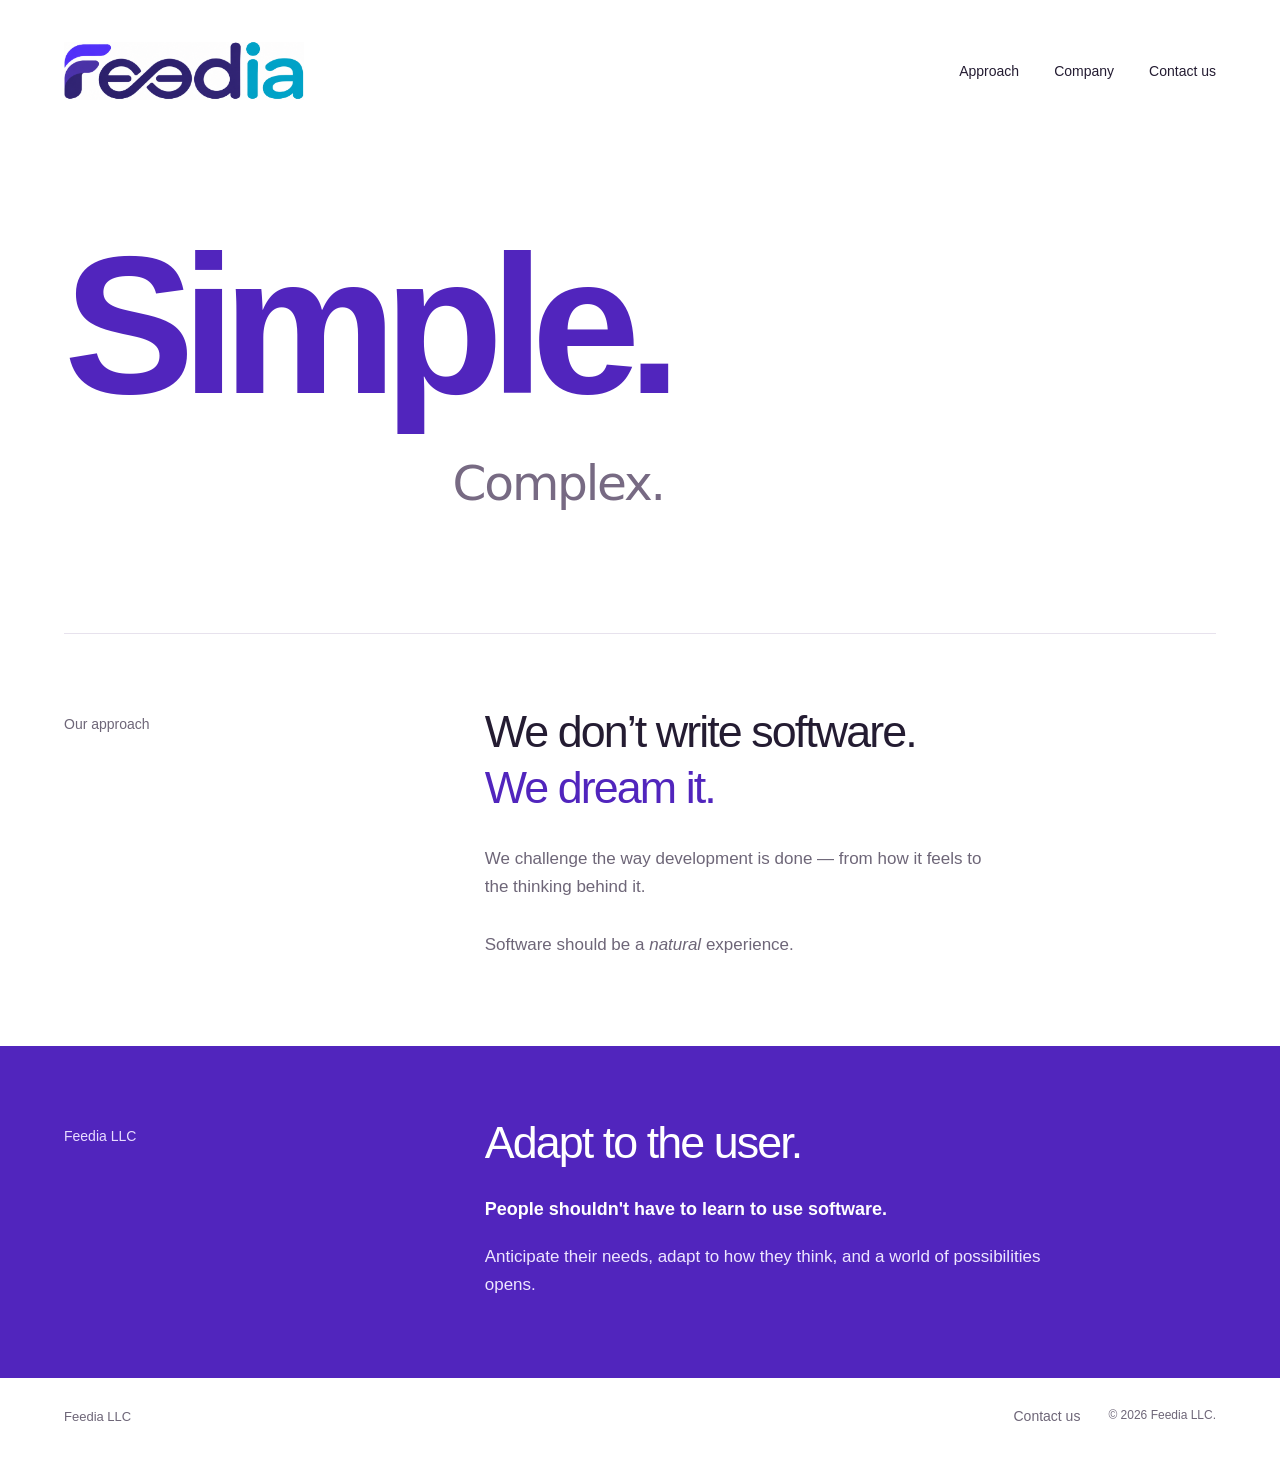
==== index.html @ 245c8475 "Export Feedia website from Sites Add the homepage, contact form, thank-you page, styles, and logo. U" ====
<!doctype html>
<html lang="en"><head>
<meta charset="utf-8"><meta name="viewport" content="width=device-width, initial-scale=1">
<meta name="theme-color" content="#5125bd"><meta name="description" content="Feedia LLC is a software development company. We dream software around people, challenging familiar interfaces and processes.">
<title>Feedia LLC — Simple. Complex.</title><link rel="icon" type="image/svg+xml" href="data:image/svg+xml,%3Csvg xmlns='http://www.w3.org/2000/svg' viewBox='0 0 32 32'%3E%3Crect width='32' height='32' rx='7' fill='%235125bd'/%3E%3Cpath d='M10 8h14v4H14v4h8v4h-8v7h-4z' fill='white'/%3E%3C/svg%3E">
<link rel="stylesheet" href="/assets/site.css"></head><body>
<a class="skip" href="#main">Skip to content</a>
<header class="site-header wrap">
<a class="brand" href="/" aria-label="Feedia LLC home"><span class="logo-window"><img src="/assets/feedia-logo.png" width="1945" height="809" alt="Feedia" fetchpriority="high"></span></a>
<nav aria-label="Main navigation"><a href="/#approach">Approach</a><a href="/#company">Company</a><a href="/contact/">Contact us</a></nav>
</header>
<main id="main">
<section class="hero wrap" aria-labelledby="headline"><h1 id="headline"><span class="simple">Simple.</span> <span class="complex">Complex.</span></h1></section>
<section class="approach wrap" id="approach" aria-labelledby="approach-title"><p class="section-label">Our approach</p><div class="approach-copy"><h2 id="approach-title">We don’t write software.<br><span>We dream it.</span></h2><p>We challenge the way development is done — from how it feels to the thinking behind it.</p><p>Software should be a <em>natural</em> experience.</p></div></section>
<div class="company-band"><section class="company wrap" id="company" aria-labelledby="company-title"><p class="section-label">Feedia LLC</p><div class="company-copy"><h2 id="company-title">Adapt to the user.</h2><p class="company-statement"><strong>People shouldn't have to learn to use software.</strong></p><p>Anticipate their needs, adapt to how they think, and a world of possibilities opens.</p></div></section></div>
</main><footer class="site-footer wrap"><p class="legal-name">Feedia LLC</p><div class="footer-links"><a href="/contact/">Contact us</a><p>© 2026 Feedia LLC.</p></div></footer></body></html>
---- assets/site.css ----
:root { --purple:#5125bd; --ink:#241c32; --muted:#6e6678; --rule:#e7e2ed; --page:1200px; }
    * { box-sizing:border-box; }
    html { scroll-behavior:smooth; scroll-padding-top:40px; }
    body { margin:0; color:var(--ink); background:#fff; font-family:Inter,"Helvetica Neue",Arial,sans-serif; font-size:1rem; line-height:1.65; -webkit-font-smoothing:antialiased; }
    a { color:inherit; text-decoration:none; }
    a:focus-visible { outline:2px solid var(--purple); outline-offset:7px; }
    .wrap { width:min(var(--page),calc(100% - 128px)); margin-inline:auto; }
    .skip { position:absolute; top:-100px; left:20px; padding:12px 18px; background:white; z-index:2; }
    .skip:focus { top:10px; }
    .site-header { display:flex; align-items:center; justify-content:space-between; gap:40px; padding-block:37px 28px; }
    .brand { display:block; flex:none; width:240px; padding-block:5px; }
    .logo-window { display:block; position:relative; width:100%; aspect-ratio:1590 / 385; overflow:hidden; }
    .logo-window img { display:block; position:absolute; width:122.327%; max-width:none; height:auto; left:-11.636%; top:-52.727%; }
    nav { display:flex; align-items:center; gap:35px; font-size:.875rem; }
    nav a { padding-block:10px; text-underline-offset:7px; text-decoration-thickness:1px; }
    nav a:hover { color:var(--purple); text-decoration:underline; }
    .hero { padding-block:85px 114px; }
    .hero h1 { width:max-content; max-width:100%; margin:0; font-weight:400; }
    .simple { display:block; font-size:clamp(6rem,15.3vw,13.75rem); font-weight:750; line-height:1.1; letter-spacing:-.067em; color:var(--purple); }
    .complex { display:block; margin-top:13px; padding-right:.1em; text-align:right; font-family:Inter,system-ui,sans-serif; font-size:clamp(2rem,3.8vw,3.5rem); font-weight:300; line-height:1.5; letter-spacing:-.045em; color:#776a83; }
    .section-label { font-size:.875rem; font-weight:400; margin:9px 0 0; color:var(--muted); }
    .approach { border-top:1px solid var(--rule); padding-block:70px 86px; display:grid; grid-template-columns:1fr 2.05fr; gap:64px; }
    .approach h2 { margin:0; font-size:clamp(2rem,3.5vw,3rem); line-height:1.24; font-weight:450; letter-spacing:-.043em; max-width:730px; text-wrap:balance; }
    .approach-copy p { margin:29px 0 0; max-width:510px; color:var(--muted); font-size:1.0625rem; line-height:1.7; }
    .company { display:grid; grid-template-columns:1fr 2.05fr; gap:64px; padding-block:86px 80px; }
    .company h2 { margin:0; font-size:1.25rem; font-weight:500; letter-spacing:-.02em; }
    .company p { margin:0; max-width:620px; color:var(--muted); font-size:1.125rem; }
    .site-footer { border-top:1px solid var(--rule); padding-block:27px 32px; display:flex; justify-content:space-between; gap:24px; font-size:.75rem; color:var(--muted); }
    .site-footer p { margin:0; }
    .site-footer .legal-name { font-size:.8125rem; }
    @media(min-width:1500px) { .hero { padding-block:100px 135px; } }
    @media(max-width:1000px) {
      .wrap { width:calc(100% - 80px); }
      .site-header { gap:24px; }
      .brand { width:205px; }
      nav { gap:24px; }
      .hero { padding-block:79px 96px; }
      .approach,.company { grid-template-columns:1fr 2.4fr; gap:36px; }
    }
    @media(max-width:700px) {
      .wrap { width:calc(100% - 48px); }
      .site-header { padding-block:29px 19px; align-items:center; }
      .brand { width:167px; }
      nav { gap:22px; font-size:.875rem; }
      .hero { padding-block:72px 90px; }
      .simple { font-size:clamp(5.2rem,20vw,8.75rem); }
      .complex { font-size:2rem; margin-top:14px; }
      .approach { grid-template-columns:1fr; gap:30px; padding-block:48px 63px; }
      .section-label { margin:0; }
      .approach h2 { font-size:clamp(2rem,5.8vw,2.8rem); max-width:580px; }
      .approach-copy p { margin-top:24px; font-size:1rem; }
      .company { grid-template-columns:1fr; gap:24px; padding-block:49px 46px; }
      .company p { font-size:1rem; }
      .site-footer { padding-block:23px 28px; flex-direction:column; gap:7px; }
    }
    @media(max-width:370px) {
      .brand { width:142px; }
      nav { gap:16px; font-size:.8125rem; }
      .simple { font-size:5rem; }
    }
    @media(prefers-reduced-motion:reduce) { html { scroll-behavior:auto; } }
  
    .approach h2 { font-weight:450; }
    .approach h2 span { color:var(--purple); }
    .company-band { background:var(--purple); color:white; }
    .company { padding-block:70px 79px; }
    .company .section-label { color:#e8dcff; font-size:.875rem; font-weight:400; margin-top:9px; }
    .company-copy h2 { font-size:clamp(2rem,3.5vw,3rem); font-weight:450; line-height:1.2; letter-spacing:-.043em; margin:0 0 25px; }
    .company-copy p { color:#eee6ff; max-width:595px; font-size:1.0625rem; }
    .site-footer { border-top:0; align-items:center; }
    .footer-links { display:flex; gap:28px; align-items:center; }
    .footer-links a { font-size:.875rem; text-underline-offset:5px; }
    .footer-links a:hover { text-decoration:underline; }
    nav a[aria-current="page"] { color:var(--purple); text-decoration:underline; }
    .contact-main { padding-block:85px 103px; display:grid; grid-template-columns:1fr 1.2fr; gap:105px; min-height:650px; }
    .contact-intro h1 { color:var(--purple); font-size:clamp(3.25rem,6vw,5.7rem); font-weight:650; line-height:1.08; letter-spacing:-.065em; margin:0 0 29px; }
    .contact-intro p { color:var(--muted); margin:0; }
    .contact-email { display:inline-block; color:var(--ink); margin-top:13px; font-size:1rem; text-underline-offset:6px; }
    .contact-email:hover { text-decoration:underline; }
    .contact-form { width:100%; max-width:570px; padding-top:3px; }
    .field-row { display:grid; grid-template-columns:1fr 1fr; gap:30px; }
    .field { display:block; margin-bottom:31px; }
    .field label { display:block; font-size:.875rem; color:var(--ink); margin-bottom:10px; }
    input,textarea,button { font:inherit; }
    .field input,.field textarea { width:100%; display:block; border:1px solid #ccc4d7; border-radius:3px; background:#fff; color:var(--ink); padding:13px 14px; line-height:1.5; font-size:1rem; }
    .field textarea { min-height:181px; resize:vertical; }
    .field input:focus,.field textarea:focus { outline:2px solid var(--purple); outline-offset:2px; }
    .send-button,.home-link { display:inline-flex; justify-content:center; align-items:center; min-height:49px; border:1px solid var(--purple); border-radius:3px; padding:11px 25px; background:var(--purple); color:#fff; font-size:.9375rem; cursor:pointer; }
    .send-button:hover,.home-link:hover { background:#3e1998; border-color:#3e1998; }
    .send-button:focus-visible,.home-link:focus-visible { outline:2px solid var(--purple); outline-offset:4px; }
    .form-note { margin:18px 0 0; font-size:.8125rem; color:var(--muted); }
    .form-note a { text-decoration:underline; text-underline-offset:3px; }
    .thanks { padding-block:110px 145px; max-width:650px; }
    .thanks h1 { font-size:clamp(3.5rem,7vw,6rem); color:var(--purple); font-weight:650; line-height:1.1; letter-spacing:-.055em; margin:0 0 24px; }
    .thanks p { margin:0 0 33px; color:var(--muted); font-size:1.125rem; }
    @media(max-width:1000px) { .contact-main { gap:55px; } }
    @media(max-width:700px) {
      .site-header { flex-wrap:wrap; gap:17px 24px; }
      nav { gap:23px; }
      .company { padding-block:45px 53px; }
      .company-copy p { font-size:1rem; }
      .site-footer { align-items:flex-start; padding-top:26px; }
      .footer-links { width:100%; justify-content:space-between; gap:20px; }
      .contact-main { grid-template-columns:1fr; padding-block:48px 63px; gap:40px; }
      .contact-intro h1 { font-size:3.5rem; margin-bottom:20px; }
      .contact-intro p { display:none; }
      .contact-email { margin-top:0; }
      .field-row { gap:23px; }
      .thanks { padding-block:70px 100px; }
    }
    @media(max-width:440px) {
      .site-header { display:block; }
      nav { margin-top:21px; justify-content:space-between; font-size:.875rem; }
      .field-row { grid-template-columns:1fr; gap:0; }
      .hero { padding-top:43px; }
    }

    .company-copy .company-statement { margin-bottom:18px; color:white; font-size:1.125rem; }
    .company-statement strong { font-weight:650; }
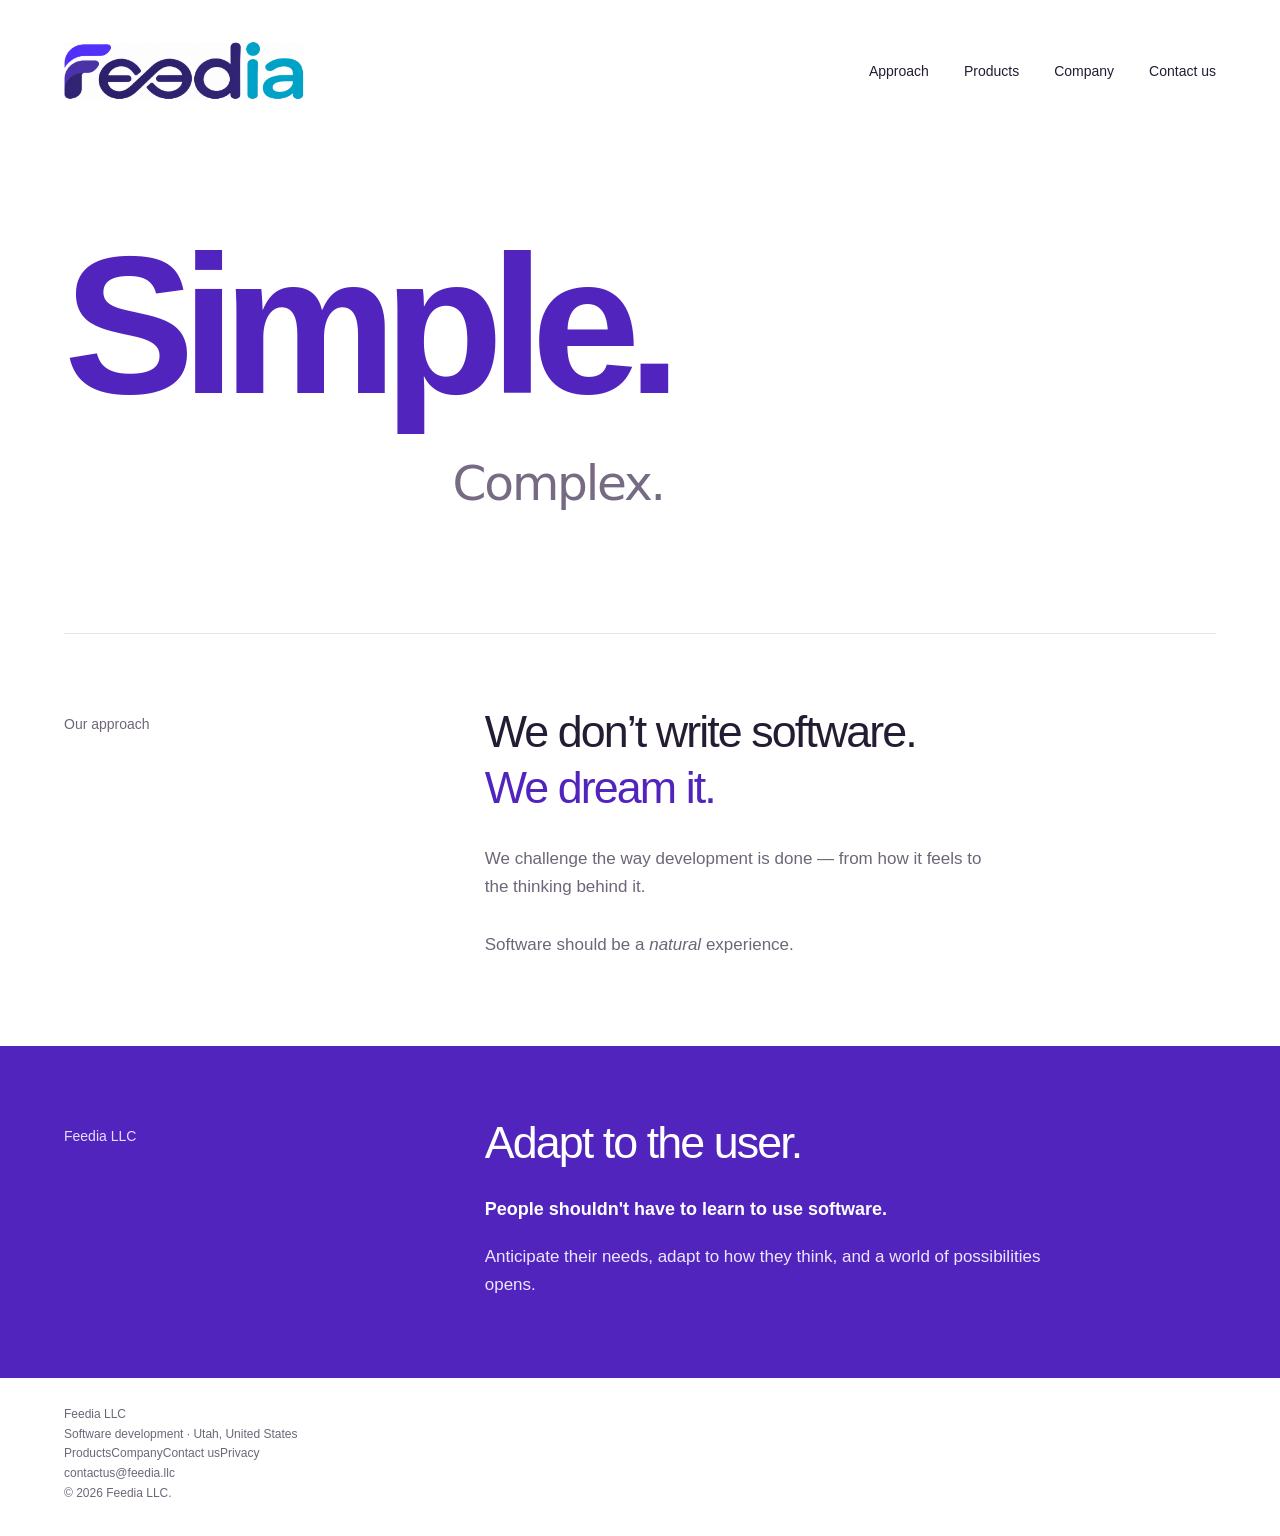
==== commit eb64e5b0: "Add product navigation and expanded footer" ====
--- a/index.html
+++ b/index.html
@@ -2,15 +2,17 @@
 <html lang="en"><head>
 <meta charset="utf-8"><meta name="viewport" content="width=device-width, initial-scale=1">
 <meta name="theme-color" content="#5125bd"><meta name="description" content="Feedia LLC is a software development company. We dream software around people, challenging familiar interfaces and processes.">
-<title>Feedia LLC — Simple. Complex.</title><link rel="icon" type="image/svg+xml" href="data:image/svg+xml,%3Csvg xmlns='http://www.w3.org/2000/svg' viewBox='0 0 32 32'%3E%3Crect width='32' height='32' rx='7' fill='%235125bd'/%3E%3Cpath d='M10 8h14v4H14v4h8v4h-8v7h-4z' fill='white'/%3E%3C/svg%3E">
+<title>Feedia LLC — Simple. Complex.</title><link rel="icon" type="image/png" sizes="128x128" href="/assets/favicon.png">
 <link rel="stylesheet" href="/assets/site.css"></head><body>
 <a class="skip" href="#main">Skip to content</a>
 <header class="site-header wrap">
 <a class="brand" href="/" aria-label="Feedia LLC home"><span class="logo-window"><img src="/assets/feedia-logo.png" width="1945" height="809" alt="Feedia" fetchpriority="high"></span></a>
-<nav aria-label="Main navigation"><a href="/#approach">Approach</a><a href="/#company">Company</a><a href="/contact/">Contact us</a></nav>
+<nav aria-label="Main navigation"><a href="/#approach">Approach</a><a href="/products/">Products</a><a href="/company/">Company</a><a href="/contact/">Contact us</a></nav>
 </header>
 <main id="main">
 <section class="hero wrap" aria-labelledby="headline"><h1 id="headline"><span class="simple">Simple.</span> <span class="complex">Complex.</span></h1></section>
 <section class="approach wrap" id="approach" aria-labelledby="approach-title"><p class="section-label">Our approach</p><div class="approach-copy"><h2 id="approach-title">We don’t write software.<br><span>We dream it.</span></h2><p>We challenge the way development is done — from how it feels to the thinking behind it.</p><p>Software should be a <em>natural</em> experience.</p></div></section>
 <div class="company-band"><section class="company wrap" id="company" aria-labelledby="company-title"><p class="section-label">Feedia LLC</p><div class="company-copy"><h2 id="company-title">Adapt to the user.</h2><p class="company-statement"><strong>People shouldn't have to learn to use software.</strong></p><p>Anticipate their needs, adapt to how they think, and a world of possibilities opens.</p></div></section></div>
-</main><footer class="site-footer wrap"><p class="legal-name">Feedia LLC</p><div class="footer-links"><a href="/contact/">Contact us</a><p>© 2026 Feedia LLC.</p></div></footer></body></html>
+</main>
+<footer class="site-footer"><div class="wrap footer-grid"><div><p class="footer-title">Feedia LLC</p><p class="footer-sub">Software development · Utah, United States</p></div><div class="footer-nav"><a href="/products/">Products</a><a href="/company/">Company</a><a href="/contact/">Contact us</a><a href="/privacy/">Privacy</a></div><div class="footer-right"><a href="mailto:contactus@feedia.llc">contactus@feedia.llc</a><p>© 2026 Feedia LLC.</p></div></div></footer>
+</body></html>
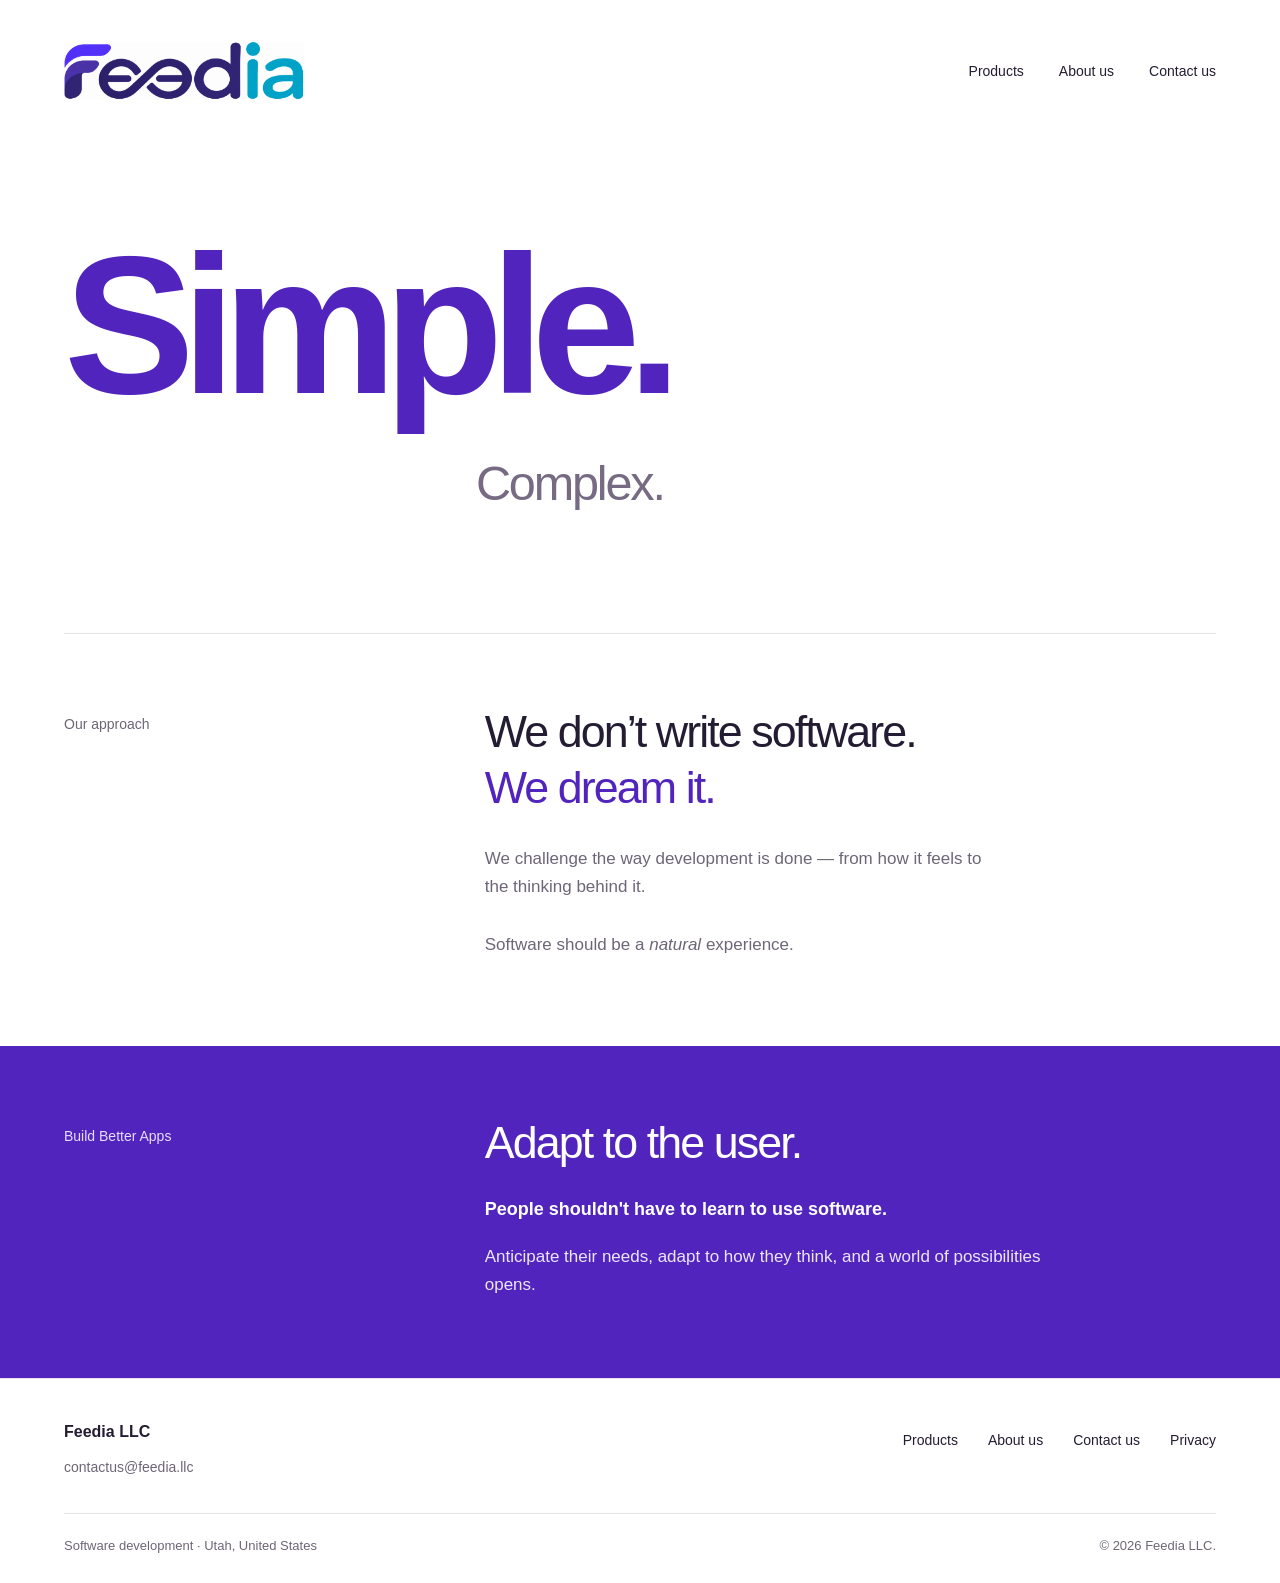
==== commit d9509b18: "Simplify site navigation, rebuild footer, and add About us" ====
--- a/index.html
+++ b/index.html
@@ -3,16 +3,39 @@
 <meta charset="utf-8"><meta name="viewport" content="width=device-width, initial-scale=1">
 <meta name="theme-color" content="#5125bd"><meta name="description" content="Feedia LLC is a software development company. We dream software around people, challenging familiar interfaces and processes.">
 <title>Feedia LLC — Simple. Complex.</title><link rel="icon" type="image/png" sizes="128x128" href="/assets/favicon.png">
-<link rel="stylesheet" href="/assets/site.css"></head><body>
+<link rel="stylesheet" href="/assets/site.css?v=bf3f022e4c6c"></head><body>
 <a class="skip" href="#main">Skip to content</a>
 <header class="site-header wrap">
 <a class="brand" href="/" aria-label="Feedia LLC home"><span class="logo-window"><img src="/assets/feedia-logo.png" width="1945" height="809" alt="Feedia" fetchpriority="high"></span></a>
-<nav aria-label="Main navigation"><a href="/#approach">Approach</a><a href="/products/">Products</a><a href="/company/">Company</a><a href="/contact/">Contact us</a></nav>
+<nav aria-label="Main navigation">
+    <a href="/products/">Products</a>
+    <a href="/about/">About us</a>
+    <a href="/contact/">Contact us</a>
+  </nav>
 </header>
 <main id="main">
 <section class="hero wrap" aria-labelledby="headline"><h1 id="headline"><span class="simple">Simple.</span> <span class="complex">Complex.</span></h1></section>
 <section class="approach wrap" id="approach" aria-labelledby="approach-title"><p class="section-label">Our approach</p><div class="approach-copy"><h2 id="approach-title">We don’t write software.<br><span>We dream it.</span></h2><p>We challenge the way development is done — from how it feels to the thinking behind it.</p><p>Software should be a <em>natural</em> experience.</p></div></section>
-<div class="company-band"><section class="company wrap" id="company" aria-labelledby="company-title"><p class="section-label">Feedia LLC</p><div class="company-copy"><h2 id="company-title">Adapt to the user.</h2><p class="company-statement"><strong>People shouldn't have to learn to use software.</strong></p><p>Anticipate their needs, adapt to how they think, and a world of possibilities opens.</p></div></section></div>
+<div class="company-band"><section class="company wrap" id="company" aria-labelledby="company-title"><p class="section-label">Build Better Apps</p><div class="company-copy"><h2 id="company-title">Adapt to the user.</h2><p class="company-statement"><strong>People shouldn't have to learn to use software.</strong></p><p>Anticipate their needs, adapt to how they think, and a world of possibilities opens.</p></div></section></div>
 </main>
-<footer class="site-footer"><div class="wrap footer-grid"><div><p class="footer-title">Feedia LLC</p><p class="footer-sub">Software development · Utah, United States</p></div><div class="footer-nav"><a href="/products/">Products</a><a href="/company/">Company</a><a href="/contact/">Contact us</a><a href="/privacy/">Privacy</a></div><div class="footer-right"><a href="mailto:contactus@feedia.llc">contactus@feedia.llc</a><p>© 2026 Feedia LLC.</p></div></div></footer>
+<footer class="site-footer">
+  <div class="wrap">
+    <div class="footer-top">
+      <div class="footer-identity">
+        <p class="footer-title">Feedia LLC</p>
+        <a class="footer-email" href="mailto:contactus@feedia.llc">contactus@feedia.llc</a>
+      </div>
+      <nav class="footer-nav" aria-label="Footer navigation">
+        <a href="/products/">Products</a>
+        <a href="/about/">About us</a>
+        <a href="/contact/">Contact us</a>
+        <a href="/privacy/">Privacy</a>
+      </nav>
+    </div>
+    <div class="footer-bottom">
+      <p>Software development · Utah, United States</p>
+      <p class="footer-copyright">© 2026 Feedia LLC.</p>
+    </div>
+  </div>
+</footer>
 </body></html>
--- a/assets/site.css
+++ b/assets/site.css
@@ -1,119 +1,197 @@
-:root { --purple:#5125bd; --ink:#241c32; --muted:#6e6678; --rule:#e7e2ed; --page:1200px; }
-    * { box-sizing:border-box; }
-    html { scroll-behavior:smooth; scroll-padding-top:40px; }
-    body { margin:0; color:var(--ink); background:#fff; font-family:Inter,"Helvetica Neue",Arial,sans-serif; font-size:1rem; line-height:1.65; -webkit-font-smoothing:antialiased; }
-    a { color:inherit; text-decoration:none; }
-    a:focus-visible { outline:2px solid var(--purple); outline-offset:7px; }
-    .wrap { width:min(var(--page),calc(100% - 128px)); margin-inline:auto; }
-    .skip { position:absolute; top:-100px; left:20px; padding:12px 18px; background:white; z-index:2; }
-    .skip:focus { top:10px; }
-    .site-header { display:flex; align-items:center; justify-content:space-between; gap:40px; padding-block:37px 28px; }
-    .brand { display:block; flex:none; width:240px; padding-block:5px; }
-    .logo-window { display:block; position:relative; width:100%; aspect-ratio:1590 / 385; overflow:hidden; }
-    .logo-window img { display:block; position:absolute; width:122.327%; max-width:none; height:auto; left:-11.636%; top:-52.727%; }
-    nav { display:flex; align-items:center; gap:35px; font-size:.875rem; }
-    nav a { padding-block:10px; text-underline-offset:7px; text-decoration-thickness:1px; }
-    nav a:hover { color:var(--purple); text-decoration:underline; }
-    .hero { padding-block:85px 114px; }
-    .hero h1 { width:max-content; max-width:100%; margin:0; font-weight:400; }
-    .simple { display:block; font-size:clamp(6rem,15.3vw,13.75rem); font-weight:750; line-height:1.1; letter-spacing:-.067em; color:var(--purple); }
-    .complex { display:block; margin-top:13px; padding-right:.1em; text-align:right; font-family:Inter,system-ui,sans-serif; font-size:clamp(2rem,3.8vw,3.5rem); font-weight:300; line-height:1.5; letter-spacing:-.045em; color:#776a83; }
-    .section-label { font-size:.875rem; font-weight:400; margin:9px 0 0; color:var(--muted); }
-    .approach { border-top:1px solid var(--rule); padding-block:70px 86px; display:grid; grid-template-columns:1fr 2.05fr; gap:64px; }
-    .approach h2 { margin:0; font-size:clamp(2rem,3.5vw,3rem); line-height:1.24; font-weight:450; letter-spacing:-.043em; max-width:730px; text-wrap:balance; }
-    .approach-copy p { margin:29px 0 0; max-width:510px; color:var(--muted); font-size:1.0625rem; line-height:1.7; }
-    .company { display:grid; grid-template-columns:1fr 2.05fr; gap:64px; padding-block:86px 80px; }
-    .company h2 { margin:0; font-size:1.25rem; font-weight:500; letter-spacing:-.02em; }
-    .company p { margin:0; max-width:620px; color:var(--muted); font-size:1.125rem; }
-    .site-footer { border-top:1px solid var(--rule); padding-block:27px 32px; display:flex; justify-content:space-between; gap:24px; font-size:.75rem; color:var(--muted); }
-    .site-footer p { margin:0; }
-    .site-footer .legal-name { font-size:.8125rem; }
-    @media(min-width:1500px) { .hero { padding-block:100px 135px; } }
-    @media(max-width:1000px) {
-      .wrap { width:calc(100% - 80px); }
-      .site-header { gap:24px; }
-      .brand { width:205px; }
-      nav { gap:24px; }
-      .hero { padding-block:79px 96px; }
-      .approach,.company { grid-template-columns:1fr 2.4fr; gap:36px; }
-    }
-    @media(max-width:700px) {
-      .wrap { width:calc(100% - 48px); }
-      .site-header { padding-block:29px 19px; align-items:center; }
-      .brand { width:167px; }
-      nav { gap:22px; font-size:.875rem; }
-      .hero { padding-block:72px 90px; }
-      .simple { font-size:clamp(5.2rem,20vw,8.75rem); }
-      .complex { font-size:2rem; margin-top:14px; }
-      .approach { grid-template-columns:1fr; gap:30px; padding-block:48px 63px; }
-      .section-label { margin:0; }
-      .approach h2 { font-size:clamp(2rem,5.8vw,2.8rem); max-width:580px; }
-      .approach-copy p { margin-top:24px; font-size:1rem; }
-      .company { grid-template-columns:1fr; gap:24px; padding-block:49px 46px; }
-      .company p { font-size:1rem; }
-      .site-footer { padding-block:23px 28px; flex-direction:column; gap:7px; }
-    }
-    @media(max-width:370px) {
-      .brand { width:142px; }
-      nav { gap:16px; font-size:.8125rem; }
-      .simple { font-size:5rem; }
-    }
-    @media(prefers-reduced-motion:reduce) { html { scroll-behavior:auto; } }
-  
-    .approach h2 { font-weight:450; }
-    .approach h2 span { color:var(--purple); }
-    .company-band { background:var(--purple); color:white; }
-    .company { padding-block:70px 79px; }
-    .company .section-label { color:#e8dcff; font-size:.875rem; font-weight:400; margin-top:9px; }
-    .company-copy h2 { font-size:clamp(2rem,3.5vw,3rem); font-weight:450; line-height:1.2; letter-spacing:-.043em; margin:0 0 25px; }
-    .company-copy p { color:#eee6ff; max-width:595px; font-size:1.0625rem; }
-    .site-footer { border-top:0; align-items:center; }
-    .footer-links { display:flex; gap:28px; align-items:center; }
-    .footer-links a { font-size:.875rem; text-underline-offset:5px; }
-    .footer-links a:hover { text-decoration:underline; }
-    nav a[aria-current="page"] { color:var(--purple); text-decoration:underline; }
-    .contact-main { padding-block:85px 103px; display:grid; grid-template-columns:1fr 1.2fr; gap:105px; min-height:650px; }
-    .contact-intro h1 { color:var(--purple); font-size:clamp(3.25rem,6vw,5.7rem); font-weight:650; line-height:1.08; letter-spacing:-.065em; margin:0 0 29px; }
-    .contact-intro p { color:var(--muted); margin:0; }
-    .contact-email { display:inline-block; color:var(--ink); margin-top:13px; font-size:1rem; text-underline-offset:6px; }
-    .contact-email:hover { text-decoration:underline; }
-    .contact-form { width:100%; max-width:570px; padding-top:3px; }
-    .field-row { display:grid; grid-template-columns:1fr 1fr; gap:30px; }
-    .field { display:block; margin-bottom:31px; }
-    .field label { display:block; font-size:.875rem; color:var(--ink); margin-bottom:10px; }
-    input,textarea,button { font:inherit; }
-    .field input,.field textarea { width:100%; display:block; border:1px solid #ccc4d7; border-radius:3px; background:#fff; color:var(--ink); padding:13px 14px; line-height:1.5; font-size:1rem; }
-    .field textarea { min-height:181px; resize:vertical; }
-    .field input:focus,.field textarea:focus { outline:2px solid var(--purple); outline-offset:2px; }
-    .send-button,.home-link { display:inline-flex; justify-content:center; align-items:center; min-height:49px; border:1px solid var(--purple); border-radius:3px; padding:11px 25px; background:var(--purple); color:#fff; font-size:.9375rem; cursor:pointer; }
-    .send-button:hover,.home-link:hover { background:#3e1998; border-color:#3e1998; }
-    .send-button:focus-visible,.home-link:focus-visible { outline:2px solid var(--purple); outline-offset:4px; }
-    .form-note { margin:18px 0 0; font-size:.8125rem; color:var(--muted); }
-    .form-note a { text-decoration:underline; text-underline-offset:3px; }
-    .thanks { padding-block:110px 145px; max-width:650px; }
-    .thanks h1 { font-size:clamp(3.5rem,7vw,6rem); color:var(--purple); font-weight:650; line-height:1.1; letter-spacing:-.055em; margin:0 0 24px; }
-    .thanks p { margin:0 0 33px; color:var(--muted); font-size:1.125rem; }
-    @media(max-width:1000px) { .contact-main { gap:55px; } }
-    @media(max-width:700px) {
-      .site-header { flex-wrap:wrap; gap:17px 24px; }
-      nav { gap:23px; }
-      .company { padding-block:45px 53px; }
-      .company-copy p { font-size:1rem; }
-      .site-footer { align-items:flex-start; padding-top:26px; }
-      .footer-links { width:100%; justify-content:space-between; gap:20px; }
-      .contact-main { grid-template-columns:1fr; padding-block:48px 63px; gap:40px; }
-      .contact-intro h1 { font-size:3.5rem; margin-bottom:20px; }
-      .contact-intro p { display:none; }
-      .contact-email { margin-top:0; }
-      .field-row { gap:23px; }
-      .thanks { padding-block:70px 100px; }
-    }
-    @media(max-width:440px) {
-      .site-header { display:block; }
-      nav { margin-top:21px; justify-content:space-between; font-size:.875rem; }
-      .field-row { grid-template-columns:1fr; gap:0; }
-      .hero { padding-top:43px; }
-    }
+:root {
+  --purple:#5125bd;
+  --purple-dark:#3e1998;
+  --purple-soft:#f4f0ff;
+  --ink:#241c32;
+  --muted:#6e6678;
+  --rule:#e7e2ed;
+  --page:1200px;
+  --red:#ff2b1d;
+}
+* { box-sizing:border-box; }
+html { scroll-behavior:smooth; scroll-padding-top:40px; }
+body { margin:0; color:var(--ink); background:#fff; font-family:Inter,"Helvetica Neue",Arial,sans-serif; font-size:1rem; line-height:1.65; -webkit-font-smoothing:antialiased; }
+a { color:inherit; text-decoration:none; }
+a:focus-visible { outline:2px solid var(--purple); outline-offset:6px; }
+img { max-width:100%; display:block; }
+.wrap { width:min(var(--page),calc(100% - 128px)); margin-inline:auto; }
+.skip { position:absolute; top:-100px; left:20px; padding:12px 18px; background:white; z-index:20; }
+.skip:focus { top:10px; }
+.site-header { display:flex; align-items:center; justify-content:space-between; gap:40px; padding-block:37px 28px; }
+.brand { display:block; flex:none; width:240px; padding-block:5px; }
+.logo-window { display:block; position:relative; width:100%; aspect-ratio:1590 / 385; overflow:hidden; }
+.logo-window img { display:block; position:absolute; width:122.327%; max-width:none; height:auto; left:-11.636%; top:-52.727%; }
+.site-header nav { display:flex; align-items:center; gap:35px; font-size:.875rem; }
+.site-header nav a { padding-block:10px; text-underline-offset:7px; text-decoration-thickness:1px; }
+.site-header nav a:hover, .site-header nav a[aria-current="page"] { color:var(--purple); text-decoration:underline; }
+.hero { padding-block:85px 114px; }
+.hero h1 { width:max-content; max-width:100%; margin:0; font-weight:400; }
+.simple { display:block; font-size:clamp(6rem,15.3vw,13.75rem); font-weight:750; line-height:1.1; letter-spacing:-.067em; color:var(--purple); }
+.complex { display:block; margin-top:13px; padding-right:.1em; text-align:right; font-size:clamp(2rem,3.8vw,3.5rem); font-weight:300; line-height:1.5; letter-spacing:-.045em; color:#776a83; }
+.section-label { font-size:.875rem; font-weight:400; margin:9px 0 0; color:var(--muted); }
+.approach { border-top:1px solid var(--rule); padding-block:70px 86px; display:grid; grid-template-columns:1fr 2.05fr; gap:64px; }
+.approach h2 { margin:0; font-size:clamp(2rem,3.5vw,3rem); line-height:1.24; font-weight:450; letter-spacing:-.043em; max-width:730px; text-wrap:balance; }
+.approach h2 span { color:var(--purple); }
+.approach-copy p { margin:29px 0 0; max-width:510px; color:var(--muted); font-size:1.0625rem; line-height:1.7; }
+.company-band { background:var(--purple); color:white; }
+.company { display:grid; grid-template-columns:1fr 2.05fr; gap:64px; padding-block:70px 79px; }
+.company .section-label { color:#e8dcff; font-size:.875rem; font-weight:400; margin-top:9px; }
+.company-copy h2 { font-size:clamp(2rem,3.5vw,3rem); font-weight:450; line-height:1.2; letter-spacing:-.043em; margin:0 0 25px; }
+.company-copy p { color:#eee6ff; max-width:595px; font-size:1.0625rem; margin:0; }
+.company-copy .company-statement { margin-bottom:18px; color:white; font-size:1.125rem; }
+.company-statement strong { font-weight:650; }
 
-    .company-copy .company-statement { margin-bottom:18px; color:white; font-size:1.125rem; }
-    .company-statement strong { font-weight:650; }
+.site-footer { border-top:1px solid var(--rule); padding-block:40px 26px; color:var(--muted); font-size:.875rem; }
+.footer-top { display:flex; justify-content:space-between; align-items:flex-start; gap:24px 48px; }
+.footer-title { margin:0 0 4px; color:var(--ink); font-size:1rem; font-weight:650; }
+.footer-email { display:inline-flex; align-items:center; min-height:36px; text-underline-offset:5px; }
+.footer-nav { display:flex; flex-wrap:wrap; justify-content:flex-end; gap:8px 30px; }
+.footer-nav a { display:inline-flex; align-items:center; min-height:44px; color:var(--ink); text-underline-offset:5px; }
+.footer-nav a:hover,.footer-email:hover { color:var(--purple); text-decoration:underline; }
+.footer-bottom { display:flex; justify-content:space-between; align-items:baseline; gap:12px 32px; margin-top:28px; padding-top:21px; border-top:1px solid var(--rule); font-size:.8125rem; }
+.footer-bottom p { margin:0; }
+.footer-copyright { flex-shrink:0; text-align:right; }
+
+.page-hero { border-top:1px solid var(--rule); padding-block:82px 88px; }
+.page-kicker { margin:0 0 20px; color:var(--muted); font-size:.875rem; }
+.page-hero h1 { margin:0; color:var(--purple); font-size:clamp(3.6rem,7vw,6.6rem); line-height:.96; letter-spacing:-.065em; font-weight:700; }
+.page-hero .page-lede { max-width:760px; margin:30px 0 0; color:var(--muted); font-size:1.25rem; line-height:1.65; }
+.primary-link { display:inline-flex; align-items:center; justify-content:center; margin-top:30px; padding:12px 20px; border-radius:3px; background:var(--purple); color:#fff; font-size:.9375rem; }
+.primary-link:hover { background:var(--purple-dark); }
+.text-link { display:inline-block; margin-top:24px; color:var(--purple); text-decoration:underline; text-underline-offset:5px; }
+
+.product-hero { border-top:1px solid var(--rule); padding-block:70px 86px; display:grid; grid-template-columns:.9fr 1.1fr; gap:70px; align-items:center; }
+.product-brand-panel { background:#171717; border-radius:8px; min-height:360px; display:flex; flex-direction:column; justify-content:space-between; padding:46px; color:#fff; }
+.product-brand-panel .incredible-logo { width:min(100%,460px); background:#fff; border-radius:6px; padding:18px 20px; }
+.product-brand-panel .product-tagline { margin:28px 0 0; font-size:clamp(2rem,4vw,3.6rem); line-height:1.02; letter-spacing:-.045em; font-weight:650; }
+.product-brand-panel .product-tagline span { color:var(--red); }
+.product-status { margin:0; color:#bdb8c2; font-size:.78rem; letter-spacing:.08em; text-transform:uppercase; }
+.product-hero-copy h1 { margin:0; font-size:clamp(3.25rem,6vw,5.4rem); line-height:.98; letter-spacing:-.06em; font-weight:650; }
+.product-hero-copy h1 span { color:var(--purple); }
+.product-hero-copy .hero-summary { margin:28px 0 0; color:var(--muted); font-size:1.15rem; max-width:610px; }
+.product-meta { display:flex; flex-wrap:wrap; gap:10px; margin-top:28px; }
+.product-meta span { border:1px solid var(--rule); border-radius:999px; padding:8px 13px; color:#5f5768; font-size:.78rem; }
+.product-hero-actions { display:flex; gap:22px; align-items:center; flex-wrap:wrap; margin-top:31px; }
+.product-hero-actions .primary-link,.product-hero-actions .text-link { margin-top:0; }
+.products-section { padding-block:88px; border-top:1px solid var(--rule); }
+.products-section.alt { background:var(--purple-soft); }
+.section-grid { display:grid; grid-template-columns:1fr 2.05fr; gap:64px; }
+.section-grid h2 { margin:0; font-size:clamp(2.3rem,4vw,3.4rem); line-height:1.08; letter-spacing:-.045em; font-weight:520; }
+.section-copy > p:first-child { margin-top:0; }
+.section-copy p { max-width:720px; color:var(--muted); font-size:1.05rem; }
+.capability-grid { display:grid; grid-template-columns:1fr 1fr; gap:1px; margin-top:40px; background:var(--rule); border:1px solid var(--rule); }
+.capability { background:#fff; padding:30px 32px; min-height:190px; }
+.alt .capability { background:#fff; }
+.capability .cap-num { display:block; color:var(--purple); font-size:.75rem; margin-bottom:18px; }
+.capability h3 { margin:0 0 10px; font-size:1.25rem; font-weight:650; letter-spacing:-.02em; }
+.capability p { margin:0; color:var(--muted); font-size:.94rem; }
+.decision-steps { display:grid; grid-template-columns:repeat(3,1fr); gap:32px; margin-top:42px; }
+.decision-step { border-top:2px solid var(--purple); padding-top:19px; }
+.decision-step span { color:var(--purple); font-size:.75rem; }
+.decision-step h3 { margin:12px 0 8px; font-size:1.18rem; }
+.decision-step p { margin:0; color:var(--muted); font-size:.94rem; }
+.product-facts { display:grid; grid-template-columns:repeat(4,1fr); gap:0; margin-top:42px; border:1px solid var(--rule); }
+.product-fact { padding:24px; border-right:1px solid var(--rule); }
+.product-fact:last-child { border-right:0; }
+.product-fact span { display:block; color:var(--muted); font-size:.72rem; margin-bottom:4px; text-transform:uppercase; letter-spacing:.06em; }
+.product-fact strong,.product-fact a { font-size:.93rem; }
+.product-fact a { color:var(--purple); text-decoration:underline; text-underline-offset:4px; }
+.product-cta { background:var(--purple); color:#fff; padding-block:70px; }
+.product-cta-inner { display:flex; align-items:center; justify-content:space-between; gap:40px; }
+.product-cta h2 { margin:0; font-size:clamp(2.2rem,4vw,3.6rem); font-weight:500; letter-spacing:-.045em; }
+.product-cta p { margin:10px 0 0; color:#e8dcff; }
+.product-cta .primary-link { background:#fff; color:var(--purple); margin-top:0; white-space:nowrap; }
+.product-cta .primary-link:hover { background:#f4f0ff; }
+
+.about-section { display:grid; grid-template-columns:1fr 2.05fr; gap:64px; padding-block:68px 76px; border-top:1px solid var(--rule); }
+.about-copy h2 { max-width:650px; margin:0; font-size:clamp(2rem,3.5vw,3rem); font-weight:500; line-height:1.16; letter-spacing:-.043em; text-wrap:balance; }
+.about-copy p { max-width:600px; margin:24px 0 0; color:var(--muted); font-size:1.0625rem; }
+
+.contact-main { padding-block:85px 103px; display:grid; grid-template-columns:1fr 1.2fr; gap:105px; min-height:650px; border-top:1px solid var(--rule); }
+.contact-intro h1 { color:var(--purple); font-size:clamp(3.25rem,6vw,5.7rem); font-weight:650; line-height:1.08; letter-spacing:-.065em; margin:0 0 29px; }
+.contact-intro p { color:var(--muted); margin:0; }
+.contact-email { display:inline-block; color:var(--ink); margin-top:13px; font-size:1rem; text-underline-offset:6px; }
+.contact-email:hover { text-decoration:underline; }
+.contact-form { width:100%; max-width:570px; padding-top:3px; }
+.field-row { display:grid; grid-template-columns:1fr 1fr; gap:30px; }
+.field { display:block; margin-bottom:31px; }
+.field label { display:block; font-size:.875rem; color:var(--ink); margin-bottom:10px; }
+input,textarea,button { font:inherit; }
+.field input,.field textarea { width:100%; display:block; border:1px solid #ccc4d7; border-radius:3px; background:#fff; color:var(--ink); padding:13px 14px; line-height:1.5; font-size:1rem; }
+.field textarea { min-height:181px; resize:vertical; }
+.field input:focus,.field textarea:focus { outline:2px solid var(--purple); outline-offset:2px; }
+.send-button,.home-link { display:inline-flex; justify-content:center; align-items:center; min-height:49px; border:1px solid var(--purple); border-radius:3px; padding:11px 25px; background:var(--purple); color:#fff; font-size:.9375rem; cursor:pointer; }
+.send-button:hover,.home-link:hover { background:var(--purple-dark); border-color:var(--purple-dark); }
+.form-note { margin:18px 0 0; font-size:.8125rem; color:var(--muted); }
+.form-note a { text-decoration:underline; text-underline-offset:3px; }
+.thanks { padding-block:110px 145px; max-width:650px; }
+.thanks h1 { font-size:clamp(3.5rem,7vw,6rem); color:var(--purple); font-weight:650; line-height:1.1; letter-spacing:-.055em; margin:0 0 24px; }
+.thanks p { margin:0 0 33px; color:var(--muted); font-size:1.125rem; }
+.legal-main { border-top:1px solid var(--rule); padding-block:80px 105px; }
+.legal-main h1 { margin:0; color:var(--purple); font-size:clamp(3.4rem,6vw,5.6rem); line-height:1; letter-spacing:-.055em; }
+.legal-updated { margin:15px 0 50px; color:var(--muted); font-size:.875rem; }
+.legal-copy { max-width:780px; }
+.legal-copy h2 { margin:34px 0 8px; font-size:1.25rem; }
+.legal-copy p { margin:0 0 15px; color:var(--muted); }
+.legal-copy a { color:var(--purple); text-decoration:underline; text-underline-offset:4px; }
+
+@media(min-width:1500px) { .hero { padding-block:100px 135px; } }
+@media(max-width:1000px) {
+  .wrap { width:calc(100% - 80px); }
+  .site-header { gap:24px; }
+  .brand { width:205px; }
+  .site-header nav { gap:24px; }
+  .hero { padding-block:79px 96px; }
+  .approach,.company,.section-grid,.about-section { grid-template-columns:1fr 2.4fr; gap:36px; }
+  .product-hero { grid-template-columns:1fr; gap:45px; }
+  .product-brand-panel { min-height:300px; }
+  .product-facts { grid-template-columns:1fr 1fr; }
+  .product-fact:nth-child(2) { border-right:0; }
+  .product-fact:nth-child(-n+2) { border-bottom:1px solid var(--rule); }
+  .contact-main { gap:55px; }
+}
+@media(max-width:700px) {
+  .wrap { width:calc(100% - 48px); }
+  .site-header { padding-block:29px 19px; align-items:center; flex-wrap:wrap; gap:17px 24px; }
+  .brand { width:167px; }
+  .site-header nav { width:100%; justify-content:space-between; gap:14px; font-size:.8125rem; }
+  .hero { padding-block:72px 90px; }
+  .simple { font-size:clamp(5.2rem,20vw,8.75rem); }
+  .complex { font-size:2rem; margin-top:14px; }
+  .approach,.company,.section-grid,.about-section { grid-template-columns:1fr; gap:30px; }
+  .approach { padding-block:48px 63px; }
+  .section-label { margin:0; }
+  .approach h2 { font-size:clamp(2rem,5.8vw,2.8rem); max-width:580px; }
+  .approach-copy p { margin-top:24px; font-size:1rem; }
+  .company { padding-block:45px 53px; }
+  .company-copy p { font-size:1rem; }
+  .site-footer { padding-block:32px 24px; }
+  .footer-top { flex-direction:column; gap:20px; }
+  .footer-nav { justify-content:flex-start; column-gap:24px; }
+  .footer-bottom { flex-direction:column; align-items:stretch; gap:10px; margin-top:24px; }
+  .footer-copyright { align-self:flex-end; }
+  .about-section { padding-block:48px 56px; }
+  .page-hero { padding-block:58px 65px; }
+  .product-hero { padding-block:50px 64px; }
+  .product-brand-panel { padding:30px; min-height:270px; }
+  .product-brand-panel .incredible-logo { width:min(100%,380px); }
+  .products-section { padding-block:64px; }
+  .capability-grid { grid-template-columns:1fr; }
+  .decision-steps { grid-template-columns:1fr; gap:28px; }
+  .product-facts { grid-template-columns:1fr; }
+  .product-fact { border-right:0; border-bottom:1px solid var(--rule); }
+  .product-fact:last-child { border-bottom:0; }
+  .product-cta-inner { align-items:flex-start; flex-direction:column; }
+  .contact-main { grid-template-columns:1fr; padding-block:48px 63px; gap:40px; }
+  .contact-intro h1 { font-size:3.5rem; margin-bottom:20px; }
+  .field-row { gap:23px; }
+  .thanks { padding-block:70px 100px; }
+}
+@media(max-width:440px) {
+  .site-header { display:block; }
+  .site-header nav { margin-top:21px; justify-content:space-between; flex-wrap:wrap; }
+  .field-row { grid-template-columns:1fr; gap:0; }
+  .hero { padding-top:43px; }
+  .product-brand-panel { padding:24px; }
+}
+@media(prefers-reduced-motion:reduce) { html { scroll-behavior:auto; } }
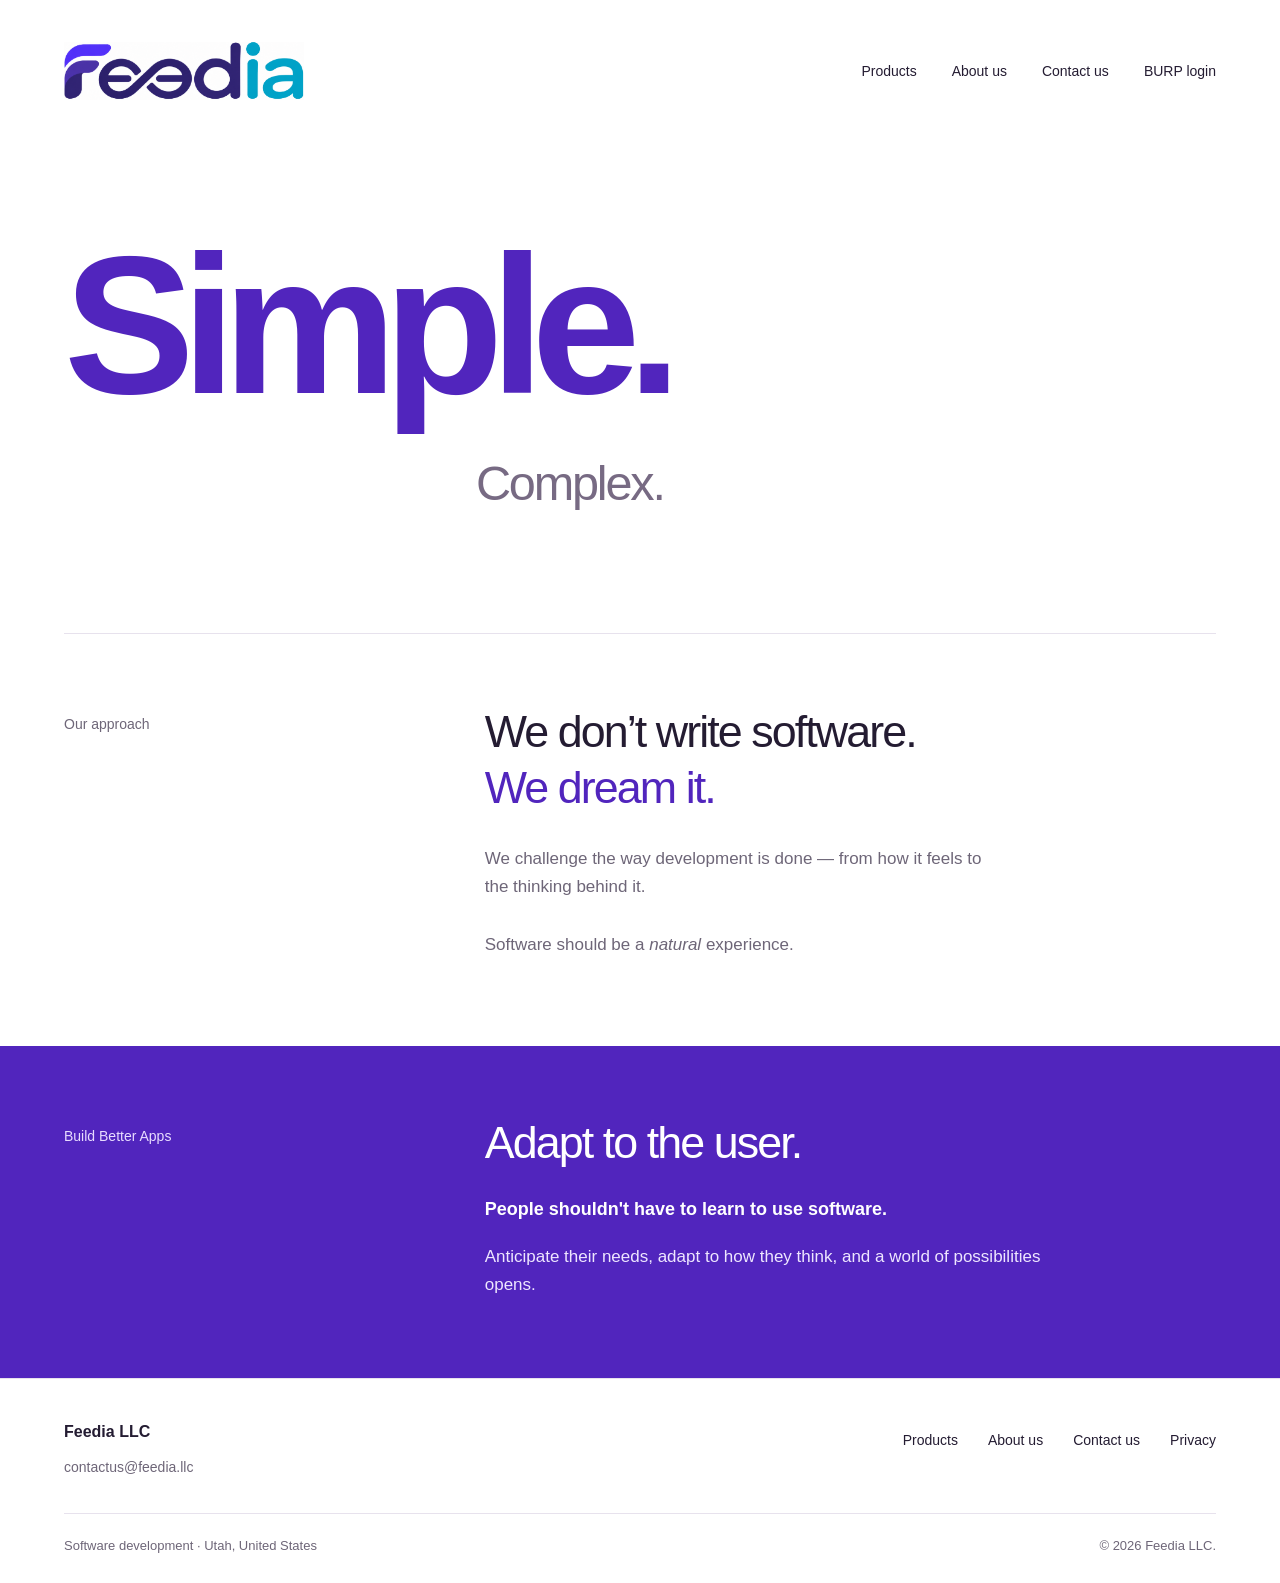
==== commit 2b228446: "Add hosted development BURP portal and employee login" ====
--- a/index.html
+++ b/index.html
@@ -3,7 +3,7 @@
 <meta charset="utf-8"><meta name="viewport" content="width=device-width, initial-scale=1">
 <meta name="theme-color" content="#5125bd"><meta name="description" content="Feedia LLC is a software development company. We dream software around people, challenging familiar interfaces and processes.">
 <title>Feedia LLC — Simple. Complex.</title><link rel="icon" type="image/png" sizes="128x128" href="/assets/favicon.png">
-<link rel="stylesheet" href="/assets/site.css?v=bf3f022e4c6c"></head><body>
+<link rel="stylesheet" href="/assets/site.css?v=187634d78e1e"></head><body>
 <a class="skip" href="#main">Skip to content</a>
 <header class="site-header wrap">
 <a class="brand" href="/" aria-label="Feedia LLC home"><span class="logo-window"><img src="/assets/feedia-logo.png" width="1945" height="809" alt="Feedia" fetchpriority="high"></span></a>
@@ -11,6 +11,8 @@
     <a href="/products/">Products</a>
     <a href="/about/">About us</a>
     <a href="/contact/">Contact us</a>
+  
+    <a href="/burp/" rel="nofollow">BURP login</a>
   </nav>
 </header>
 <main id="main">
--- a/assets/site.css
+++ b/assets/site.css
@@ -79,16 +79,14 @@
 .section-grid h2 { margin:0; font-size:clamp(2.3rem,4vw,3.4rem); line-height:1.08; letter-spacing:-.045em; font-weight:520; }
 .section-copy > p:first-child { margin-top:0; }
 .section-copy p { max-width:720px; color:var(--muted); font-size:1.05rem; }
-.capability-grid { display:grid; grid-template-columns:1fr 1fr; gap:1px; margin-top:40px; background:var(--rule); border:1px solid var(--rule); }
-.capability { background:#fff; padding:30px 32px; min-height:190px; }
-.alt .capability { background:#fff; }
-.capability .cap-num { display:block; color:var(--purple); font-size:.75rem; margin-bottom:18px; }
-.capability h3 { margin:0 0 10px; font-size:1.25rem; font-weight:650; letter-spacing:-.02em; }
-.capability p { margin:0; color:var(--muted); font-size:.94rem; }
+.capability-flow { display:grid; grid-template-columns:repeat(4,minmax(0,1fr)); gap:48px; margin:46px 0 0; padding:0; list-style:none; }
+.capability { position:relative; min-width:0; }
+.capability h3 { min-height:2.8em; margin:0 0 14px; font-size:1.25rem; line-height:1.4; font-weight:650; letter-spacing:-.02em; }
+.capability p { max-width:54ch; margin:0; color:var(--muted); font-size:.94rem; }
+.flow-arrow { position:absolute; top:0; right:-36px; width:24px; color:var(--purple); font-size:1.5rem; line-height:1.2; text-align:center; }
 .decision-steps { display:grid; grid-template-columns:repeat(3,1fr); gap:32px; margin-top:42px; }
 .decision-step { border-top:2px solid var(--purple); padding-top:19px; }
-.decision-step span { color:var(--purple); font-size:.75rem; }
-.decision-step h3 { margin:12px 0 8px; font-size:1.18rem; }
+.decision-step h3 { margin:0 0 8px; font-size:1.18rem; }
 .decision-step p { margin:0; color:var(--muted); font-size:.94rem; }
 .product-facts { display:grid; grid-template-columns:repeat(4,1fr); gap:0; margin-top:42px; border:1px solid var(--rule); }
 .product-fact { padding:24px; border-right:1px solid var(--rule); }
@@ -103,9 +101,15 @@
 .product-cta .primary-link { background:#fff; color:var(--purple); margin-top:0; white-space:nowrap; }
 .product-cta .primary-link:hover { background:#f4f0ff; }
 
-.about-section { display:grid; grid-template-columns:1fr 2.05fr; gap:64px; padding-block:68px 76px; border-top:1px solid var(--rule); }
-.about-copy h2 { max-width:650px; margin:0; font-size:clamp(2rem,3.5vw,3rem); font-weight:500; line-height:1.16; letter-spacing:-.043em; text-wrap:balance; }
-.about-copy p { max-width:600px; margin:24px 0 0; color:var(--muted); font-size:1.0625rem; }
+.about-story { padding-block:64px 88px; border-top:1px solid var(--rule); }
+.about-story-copy { max-width:800px; }
+.about-story h2 { margin:0 0 32px; font-size:clamp(1.65rem,2.6vw,2.3rem); font-weight:600; line-height:1.25; letter-spacing:-.035em; text-wrap:balance; }
+.about-story p { margin:0 0 26px; color:var(--muted); font-size:1.0625rem; line-height:1.8; }
+.about-story strong { color:var(--ink); font-weight:650; }
+.story-question strong { display:block; margin-top:12px; color:var(--purple); font-size:clamp(1.3rem,2vw,1.65rem); line-height:1.4; letter-spacing:-.02em; }
+.about-story .story-closing { margin-top:42px; font-size:clamp(1.8rem,3vw,2.5rem); line-height:1.25; letter-spacing:-.035em; }
+.story-closing strong { color:var(--purple); }
+.about-story .story-postscript { margin-bottom:0; }
 
 .contact-main { padding-block:85px 103px; display:grid; grid-template-columns:1fr 1.2fr; gap:105px; min-height:650px; border-top:1px solid var(--rule); }
 .contact-intro h1 { color:var(--purple); font-size:clamp(3.25rem,6vw,5.7rem); font-weight:650; line-height:1.08; letter-spacing:-.065em; margin:0 0 29px; }
@@ -142,9 +146,12 @@
   .brand { width:205px; }
   .site-header nav { gap:24px; }
   .hero { padding-block:79px 96px; }
-  .approach,.company,.section-grid,.about-section { grid-template-columns:1fr 2.4fr; gap:36px; }
+  .approach,.company,.section-grid { grid-template-columns:1fr 2.4fr; gap:36px; }
   .product-hero { grid-template-columns:1fr; gap:45px; }
   .product-brand-panel { min-height:300px; }
+  .capability-flow { grid-template-columns:1fr; gap:52px; }
+  .capability h3 { min-height:0; margin-bottom:10px; }
+  .flow-arrow { top:auto; right:auto; bottom:-40px; left:0; transform:rotate(90deg); }
   .product-facts { grid-template-columns:1fr 1fr; }
   .product-fact:nth-child(2) { border-right:0; }
   .product-fact:nth-child(-n+2) { border-bottom:1px solid var(--rule); }
@@ -158,7 +165,7 @@
   .hero { padding-block:72px 90px; }
   .simple { font-size:clamp(5.2rem,20vw,8.75rem); }
   .complex { font-size:2rem; margin-top:14px; }
-  .approach,.company,.section-grid,.about-section { grid-template-columns:1fr; gap:30px; }
+  .approach,.company,.section-grid { grid-template-columns:1fr; gap:30px; }
   .approach { padding-block:48px 63px; }
   .section-label { margin:0; }
   .approach h2 { font-size:clamp(2rem,5.8vw,2.8rem); max-width:580px; }
@@ -170,13 +177,12 @@
   .footer-nav { justify-content:flex-start; column-gap:24px; }
   .footer-bottom { flex-direction:column; align-items:stretch; gap:10px; margin-top:24px; }
   .footer-copyright { align-self:flex-end; }
-  .about-section { padding-block:48px 56px; }
+  .about-story { padding-block:42px 64px; }
   .page-hero { padding-block:58px 65px; }
   .product-hero { padding-block:50px 64px; }
   .product-brand-panel { padding:30px; min-height:270px; }
   .product-brand-panel .incredible-logo { width:min(100%,380px); }
   .products-section { padding-block:64px; }
-  .capability-grid { grid-template-columns:1fr; }
   .decision-steps { grid-template-columns:1fr; gap:28px; }
   .product-facts { grid-template-columns:1fr; }
   .product-fact { border-right:0; border-bottom:1px solid var(--rule); }
